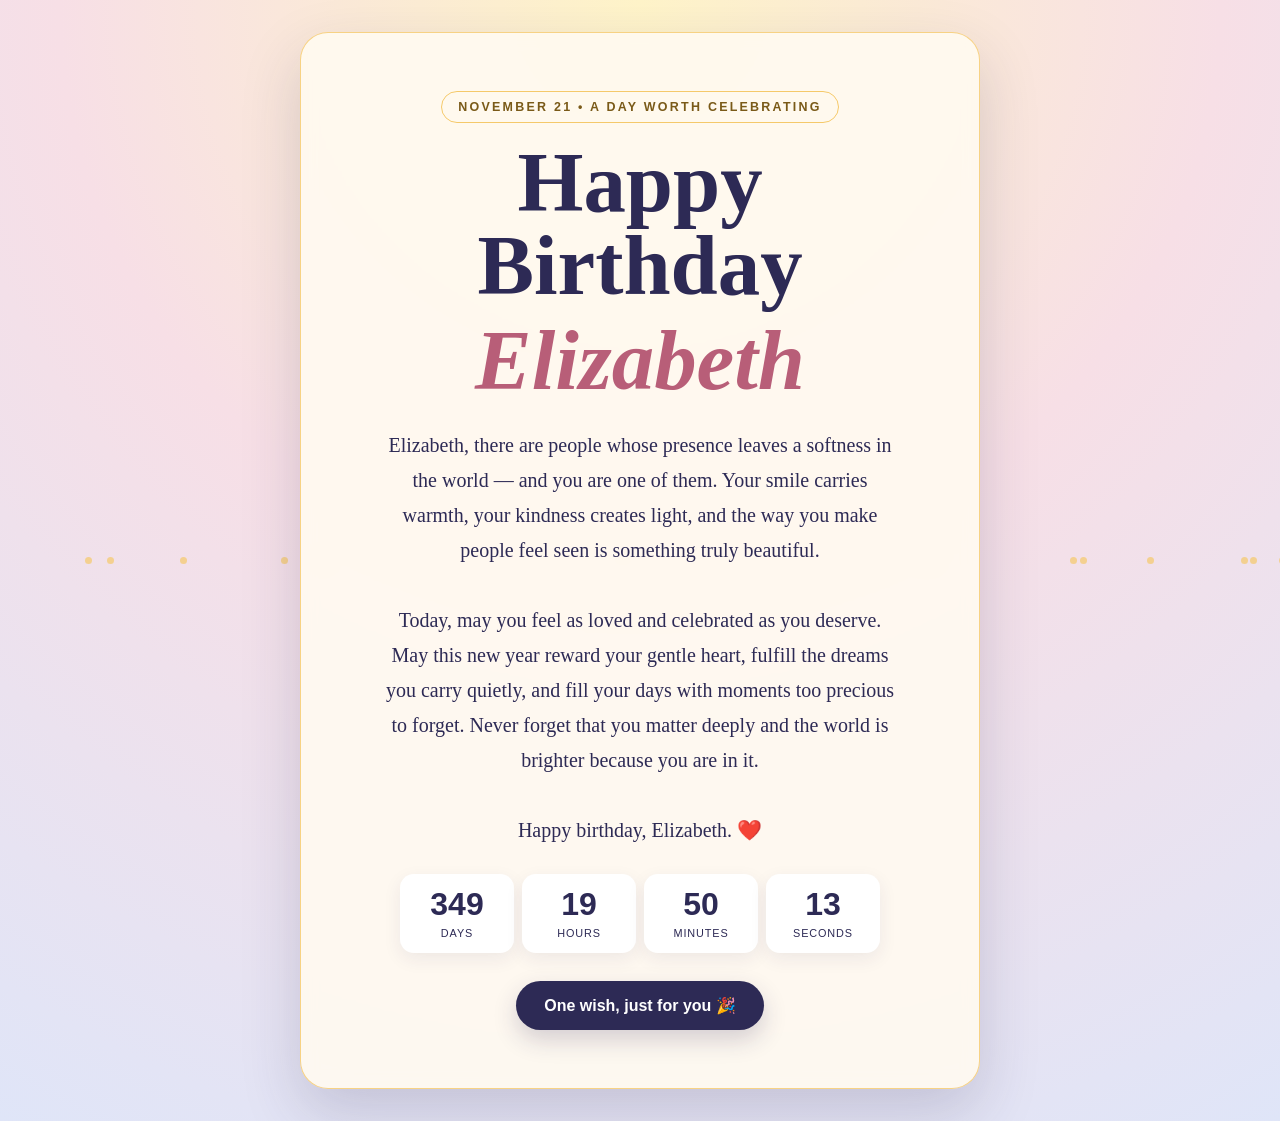
==== birthday.html @ ca70c7e6 "added changes" ====
<!DOCTYPE html>
<html lang="en">
<head>
    <meta charset="UTF-8">
    <meta name="viewport" content="width=device-width, initial-scale=1.0">
    <title>Happy Birthday, Elizabeth 🎉</title>
    <style>
        :root {
            --navy: #2d2a55;
            --gold: #f5c96a;
            --cream: #fffaf0;
            --pink: #f4a7b9;
        }

        * { box-sizing: border-box; }

        body {
            margin: 0;
            min-height: 100vh;
            display: grid;
            place-items: center;
            overflow-x: hidden;
            background: radial-gradient(circle at top, #fff4c9 0, #f7dfe6 45%, #dfe5f8 100%);
            color: var(--navy);
            font-family: Georgia, "Times New Roman", serif;
        }

        .card {
            position: relative;
            z-index: 2;
            width: min(680px, calc(100% - 32px));
            margin: 32px 0;
            padding: clamp(28px, 7vw, 58px);
            text-align: center;
            background: rgba(255, 250, 240, 0.92);
            border: 1px solid rgba(245, 201, 106, 0.8);
            border-radius: 28px;
            box-shadow: 0 24px 60px rgba(45, 42, 85, 0.18);
            backdrop-filter: blur(8px);
        }

        .date {
            display: inline-block;
            margin-bottom: 18px;
            padding: 8px 16px;
            border: 1px solid var(--gold);
            border-radius: 999px;
            color: #7a5a18;
            font-family: Arial, sans-serif;
            font-size: 0.78rem;
            font-weight: 700;
            letter-spacing: 0.18em;
            text-transform: uppercase;
        }

        h1 {
            margin: 0;
            font-size: clamp(2.5rem, 10vw, 5.3rem);
            line-height: 0.98;
        }

        .name {
            display: block;
            margin-top: 12px;
            color: #b85e78;
            font-style: italic;
        }

        .wish {
            max-width: 510px;
            margin: 26px auto;
            font-size: clamp(1.05rem, 3vw, 1.25rem);
            line-height: 1.75;
        }

        #countdown {
            display: grid;
            grid-template-columns: repeat(4, 1fr);
            gap: 8px;
            max-width: 480px;
            margin: 24px auto 28px;
        }

        .time-box {
            padding: 12px 4px;
            background: white;
            border-radius: 14px;
            box-shadow: 0 6px 18px rgba(45, 42, 85, 0.08);
        }

        .time-box strong {
            display: block;
            font-family: Arial, sans-serif;
            font-size: clamp(1.35rem, 5vw, 2rem);
        }

        .time-box span {
            font-family: Arial, sans-serif;
            font-size: 0.68rem;
            letter-spacing: 0.08em;
            text-transform: uppercase;
        }

        button {
            border: 0;
            border-radius: 999px;
            padding: 15px 28px;
            background: var(--navy);
            color: white;
            font-family: Arial, sans-serif;
            font-size: 1rem;
            font-weight: 700;
            cursor: pointer;
            box-shadow: 0 10px 24px rgba(45, 42, 85, 0.2);
            transition: transform 0.2s, box-shadow 0.2s;
        }

        button:hover { transform: translateY(-3px); box-shadow: 0 14px 28px rgba(45, 42, 85, 0.25); }
        button:focus-visible { outline: 3px solid var(--gold); outline-offset: 4px; }

        #celebration {
            display: none;
            margin: 22px auto 0;
            color: #7a5a18;
            font-size: 1.35rem;
            animation: rise 0.8s ease both;
        }

        .sparkle {
            position: fixed;
            z-index: 1;
            width: 7px;
            height: 7px;
            border-radius: 50%;
            background: var(--gold);
            animation: float 8s linear infinite;
            opacity: 0.7;
        }

        canvas {
            position: fixed;
            inset: 0;
            z-index: 3;
            pointer-events: none;
        }

        @keyframes float {
            from { transform: translateY(105vh) rotate(0deg); }
            to { transform: translateY(-10vh) rotate(360deg); }
        }

        @keyframes rise {
            from { opacity: 0; transform: translateY(12px); }
            to { opacity: 1; transform: translateY(0); }
        }

        @media (prefers-reduced-motion: reduce) {
            .sparkle { display: none; }
            button { transition: none; }
        }
    </style>
</head>
<body>
    <canvas id="confetti" aria-hidden="true"></canvas>

    <main class="card">
        <div class="date">November 21 • A day worth celebrating</div>
        <h1>Happy Birthday <span class="name">Elizabeth</span></h1>

        <p class="wish">
            Elizabeth, there are people whose presence leaves a softness in
            the world — and you are one of them. Your smile carries warmth,
            your kindness creates light, and the way you make people feel seen
            is something truly beautiful.<br><br>
            Today, may you feel as loved and celebrated as you deserve. May
            this new year reward your gentle heart, fulfill the dreams you
            carry quietly, and fill your days with moments too precious to
            forget. Never forget that you matter deeply and the world is
            brighter because you are in it.<br><br>
            Happy birthday, Elizabeth. ❤️
        </p>

        <div id="countdown" aria-label="Countdown to November 21">
            <div class="time-box"><strong id="days">0</strong><span>Days</span></div>
            <div class="time-box"><strong id="hours">0</strong><span>Hours</span></div>
            <div class="time-box"><strong id="minutes">0</strong><span>Minutes</span></div>
            <div class="time-box"><strong id="seconds">0</strong><span>Seconds</span></div>
        </div>

        <button id="celebrate" type="button">One wish, just for you 🎉</button>
        <p id="celebration">May you always find reasons to smile, Elizabeth — and may the happiest moments of your life be still ahead. ✨</p>
    </main>

    <script>
        const countdown = () => {
            const now = new Date();
            let birthday = new Date(now.getFullYear(), 10, 21, 0, 0, 0);

            if (now > birthday) {
                birthday = new Date(now.getFullYear() + 1, 10, 21, 0, 0, 0);
            }

            const distance = birthday - now;
            document.getElementById("days").textContent = Math.floor(distance / 86400000);
            document.getElementById("hours").textContent = Math.floor((distance / 3600000) % 24);
            document.getElementById("minutes").textContent = Math.floor((distance / 60000) % 60);
            document.getElementById("seconds").textContent = Math.floor((distance / 1000) % 60);
        };

        countdown();
        setInterval(countdown, 1000);

        for (let i = 0; i < 18; i++) {
            const sparkle = document.createElement("span");
            sparkle.className = "sparkle";
            sparkle.style.left = Math.random() * 100 + "vw";
            sparkle.style.animationDelay = -(Math.random() * 8) + "s";
            sparkle.style.animationDuration = (5 + Math.random() * 6) + "s";
            document.body.appendChild(sparkle);
        }

        const canvas = document.getElementById("confetti");
        const context = canvas.getContext("2d");
        let pieces = [];

        function resizeCanvas() {
            canvas.width = window.innerWidth;
            canvas.height = window.innerHeight;
        }

        resizeCanvas();
        window.addEventListener("resize", resizeCanvas);

        function launchConfetti() {
            document.getElementById("celebration").style.display = "block";
            pieces = [];

            for (let i = 0; i < 150; i++) {
                pieces.push({
                    x: canvas.width / 2,
                    y: canvas.height * 0.45,
                    vx: (Math.random() - 0.5) * 12,
                    vy: -5 - Math.random() * 10,
                    gravity: 0.18,
                    size: 5 + Math.random() * 7,
                    color: ["#f5c96a", "#f4a7b9", "#7e89c5", "#fff4c9"][Math.floor(Math.random() * 4)],
                    rotation: Math.random() * 360
                });
            }

            requestAnimationFrame(updateConfetti);
        }

        function updateConfetti() {
            context.clearRect(0, 0, canvas.width, canvas.height);
            pieces.forEach((piece) => {
                piece.vy += piece.gravity;
                piece.x += piece.vx;
                piece.y += piece.vy;
                piece.rotation += 7;

                context.save();
                context.translate(piece.x, piece.y);
                context.rotate(piece.rotation * Math.PI / 180);
                context.fillStyle = piece.color;
                context.fillRect(-piece.size / 2, -piece.size / 2, piece.size, piece.size * 0.6);
                context.restore();
            });

            pieces = pieces.filter((piece) => piece.y < canvas.height + 30);
            if (pieces.length) requestAnimationFrame(updateConfetti);
        }

        document.getElementById("celebrate").addEventListener("click", launchConfetti);
    </script>
</body>
</html>
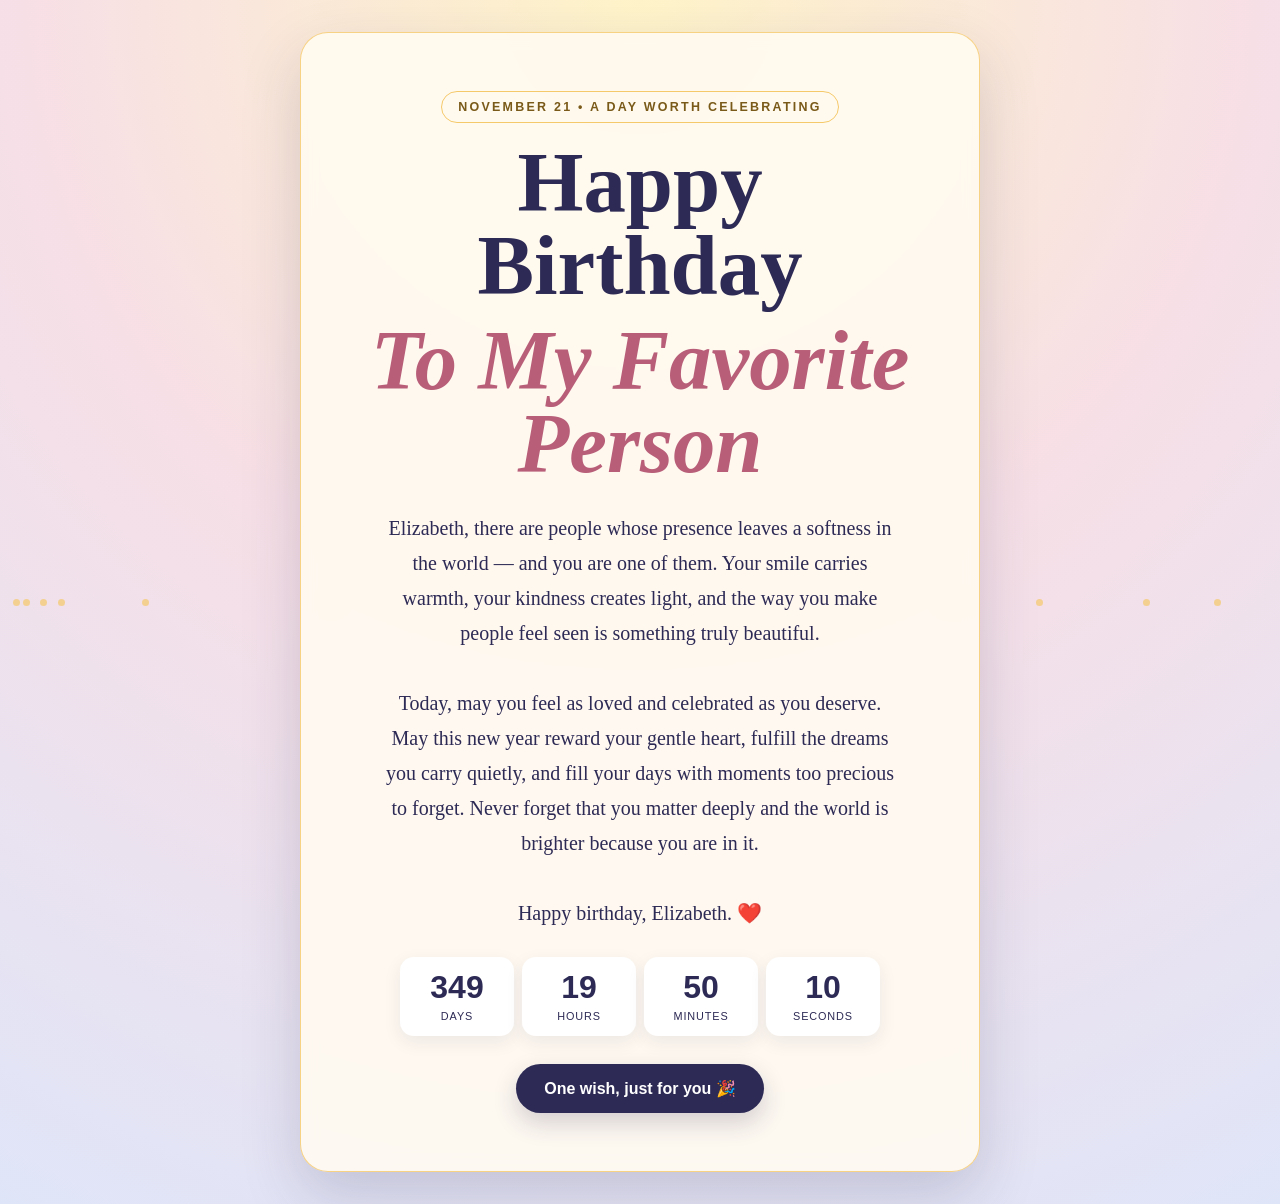
==== commit ec2c0d2e: "added changes" ====
--- a/birthday.html
+++ b/birthday.html
@@ -165,7 +165,7 @@
 
     <main class="card">
         <div class="date">November 21 • A day worth celebrating</div>
-        <h1>Happy Birthday <span class="name">Elizabeth</span></h1>
+        <h1>Happy Birthday <span class="name">To My Favorite Person</span></h1>
 
         <p class="wish">
             Elizabeth, there are people whose presence leaves a softness in
